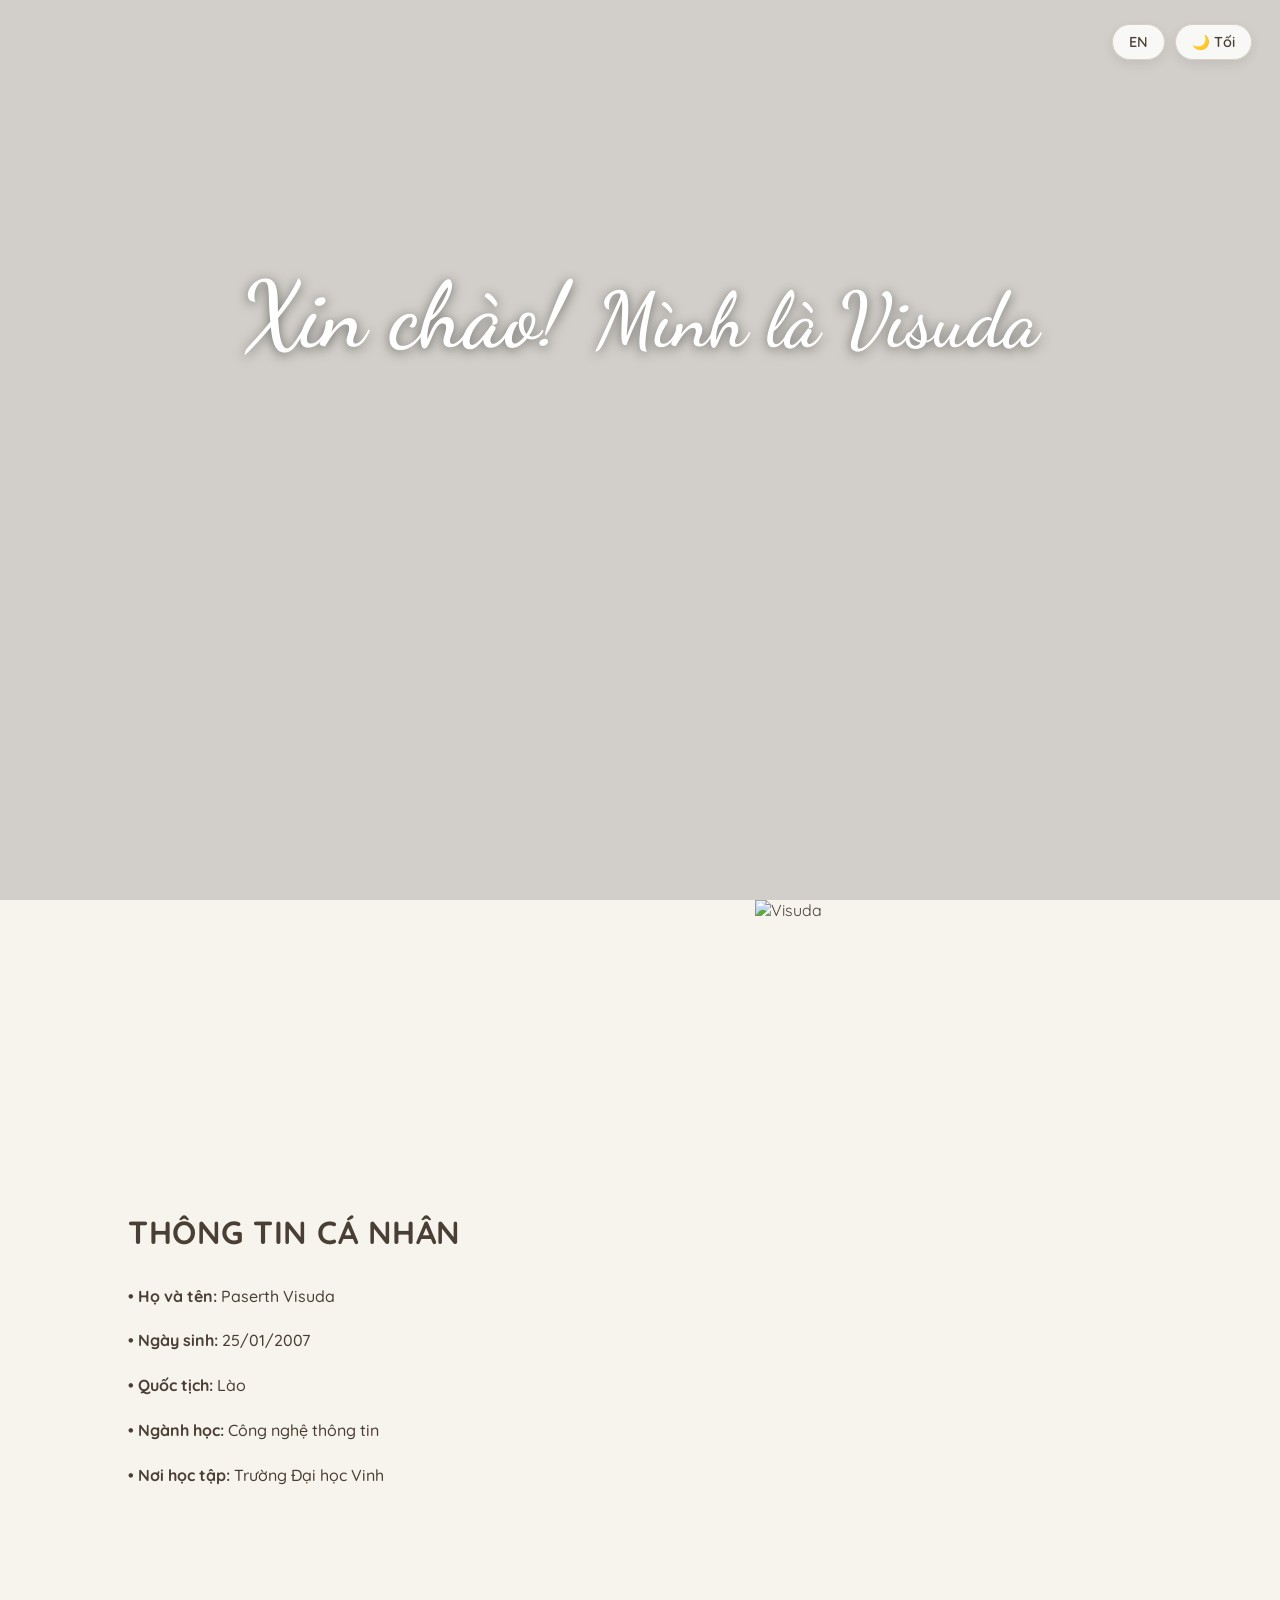
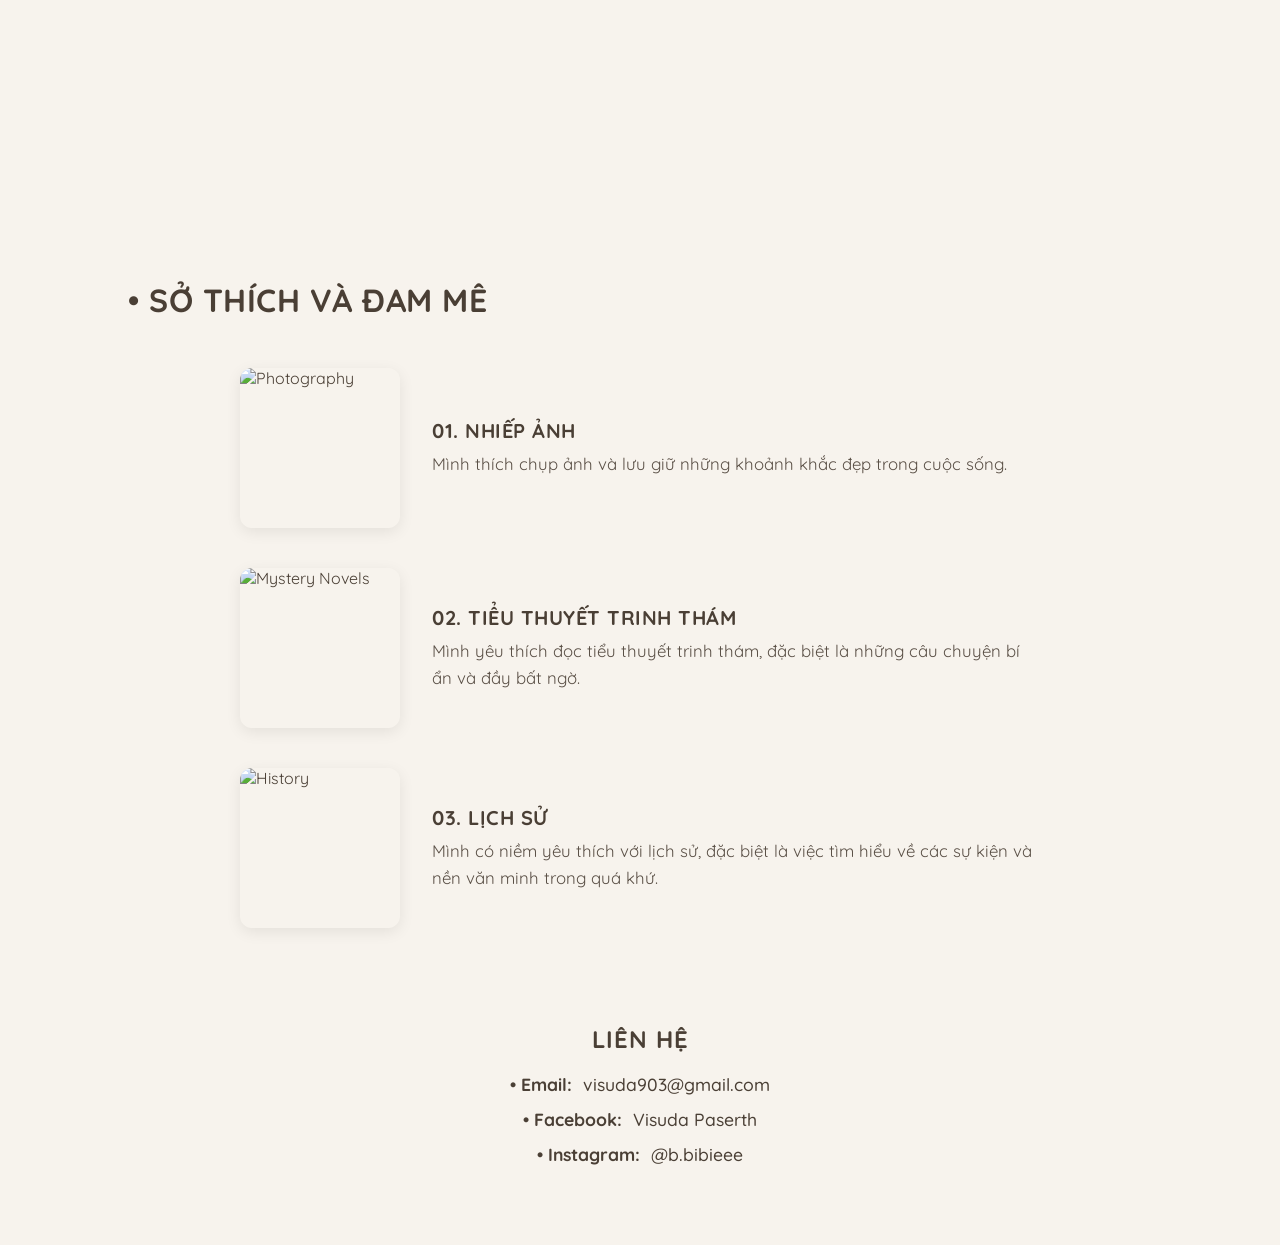
==== index.html @ 3feb8b6c "Rename code.html to index.html" ====
<!DOCTYPE html>
<html lang="vi">
<head>
    <meta charset="UTF-8">
    <meta name="viewport" content="width=device-width, initial-scale=1.0">
    <title>Visuda</title>
    <link rel="stylesheet" href="code.css">
</head>
<body>

    <input type="checkbox" id="dark-toggle" class="hidden-toggle">
    <input type="checkbox" id="lang-toggle" class="hidden-toggle">

    <div class="page-wrapper">
        
        <div class="top-right-controls">
            <label for="lang-toggle" class="control-btn">
                <span class="lang-vi">EN</span>
                <span class="lang-en">VI</span>
            </label>

            <label for="dark-toggle" class="control-btn">
                <span class="theme-label-dark">🌙 <span class="lang-vi">Tối</span><span class="lang-en">Dark</span></span>
                <span class="theme-label-light">☀️ <span class="lang-vi">Sáng</span><span class="lang-en">Light</span></span>
            </label>
        </div>

        <section class="hero-section">
            <div class="hero-overlay"></div>
            <div class="hero-text">
                <h1>
                    <span class="lang-vi">
                        <span class="greeting-big">Xin chào!</span> Mình là Visuda
                    </span>
                    <span class="lang-en">
                        <span class="greeting-big">Hello!</span> I'm Visuda
                    </span>
                </h1>
            </div>
        </section>

        <section class="about-section">
            <div class="about-left">
                <h2>
                    <span class="lang-vi">THÔNG TIN CÁ NHÂN</span>
                    <span class="lang-en">PERSONAL INFORMATION</span>
                </h2>

                <ul class="info-list">
                    <li>
                        <span class="lang-vi"><span class="label-title">• Họ và tên:</span> Paserth Visuda</span>
                        <span class="lang-en"><span class="label-title">• Full Name:</span> Paserth Visuda</span>
                    </li>
                    <li>
                        <span class="lang-vi"><span class="label-title">• Ngày sinh:</span> 25/01/2007</span>
                        <span class="lang-en"><span class="label-title">• Date of Birth:</span> 25/01/2007</span>
                    </li>
                    <li>
                        <span class="lang-vi"><span class="label-title">• Quốc tịch:</span> Lào</span>
                        <span class="lang-en"><span class="label-title">• Nationality:</span> Lao</span>
                    </li>
                    <li>
                        <span class="lang-vi"><span class="label-title">• Ngành học:</span> Công nghệ thông tin</span>
                        <span class="lang-en"><span class="label-title">• Major:</span> Information Technology (IT)</span>
                    </li>
                    <li>
                        <span class="lang-vi"><span class="label-title">• Nơi học tập:</span> Trường Đại học Vinh</span>
                        <span class="lang-en"><span class="label-title">• University:</span> Vinh University</span>
                    </li>
                </ul>
            </div>

            <div class="about-right">
                <img src="00/003.jpg" alt="Visuda">
            </div>
        </section>

        <section class="hobbies-section">
            <h2 class="section-title">
                <span class="lang-vi">• SỞ THÍCH VÀ ĐAM MÊ</span>
                <span class="lang-en">• HOBBIES & PASSIONS</span>
            </h2>

            <div class="hobbies-grid">
                <div class="hobby-card">
                    <img src="00/005.jpg" alt="Photography" class="hobby-img">
                    <div class="hobby-content">
                        <h3>
                            <span class="lang-vi">01. NHIẾP ẢNH</span>
                            <span class="lang-en">01. PHOTOGRAPHY</span>
                        </h3>
                        <p>
                            <span class="lang-vi">Mình thích chụp ảnh và lưu giữ những khoảnh khắc đẹp trong cuộc sống.</span>
                            <span class="lang-en">I enjoy taking photos and capturing beautiful moments in life.</span>
                        </p>
                    </div>
                </div>

                <div class="hobby-card">
                    <img src="00/007.jpg" alt="Mystery Novels" class="hobby-img">
                    <div class="hobby-content">
                        <h3>
                            <span class="lang-vi">02. TIỂU THUYẾT TRINH THÁM</span>
                            <span class="lang-en">02. MYSTERY NOVELS</span>
                        </h3>
                        <p>
                            <span class="lang-vi">Mình yêu thích đọc tiểu thuyết trinh thám, đặc biệt là những câu chuyện bí ẩn và đầy bất ngờ.</span>
                            <span class="lang-en">I enjoy reading detective novels, especially stories with mysteries and unexpected twists.</span>
                        </p>
                    </div>
                </div>

                <div class="hobby-card">
                    <img src="00/008.jpg" alt="History" class="hobby-img">
                    <div class="hobby-content">
                        <h3>
                            <span class="lang-vi">03. LỊCH SỬ</span>
                            <span class="lang-en">03. HISTORY</span>
                        </h3>
                        <p>
                            <span class="lang-vi">Mình có niềm yêu thích với lịch sử, đặc biệt là việc tìm hiểu về các sự kiện và nền văn minh trong quá khứ.</span>
                            <span class="lang-en">I am interested in history, especially learning about historical events and past civilizations.</span>
                        </p>
                    </div>
                </div>
            </div>

            <div class="contact-container">
                <h3>
                    <span class="lang-vi">LIÊN HỆ</span>
                    <span class="lang-en">CONTACT</span>
                </h3>
                <ul class="contact-list">
                    <li>
                        <span class="lang-vi"><span class="contact-label">• Email:</span> visuda903@gmail.com</span>
                        <span class="lang-en"><span class="contact-label">• Email:</span> visuda903@gmail.com</span>
                    </li>
                    <li>
                        <span class="lang-vi"><span class="contact-label">• Facebook:</span> Visuda Paserth</span>
                        <span class="lang-en"><span class="contact-label">• Facebook:</span> Visuda Paserth</span>
                    </li>
                    <li>
                        <span class="lang-vi"><span class="contact-label">• Instagram:</span> @b.bibieee</span>
                        <span class="lang-en"><span class="contact-label">• Instagram:</span> @b.bibieee</span>
                    </li>
                </ul>
            </div>
        </section>

    </div>

</body>
</html>
---- code.css ----
@import url('https://fonts.googleapis.com/css2?family=Dancing+Script:wght@500;600&family=Quicksand:wght@400;500;600;700&display=swap');

:root {
    --bg-color: #f7f3ed;
    --text-color: #4a3f35;
    --btn-bg: rgba(255, 255, 255, 0.85);
    --btn-border: #d8cfc4;
}

/* Dark Mode */
#dark-toggle:checked ~ .page-wrapper {
    --bg-color: #343A46;
    --text-color: #ece6df;
    --btn-bg: rgba(35, 32, 30, 0.85);
    --btn-border: #4a433d;
}

.hidden-toggle {
    display: none;
}

* {
    box-sizing: border-box;
    margin: 0;
    padding: 0;
}

html {
    scroll-behavior: smooth; 
}

body {
    font-family: 'Quicksand', sans-serif;
    overflow-x: hidden;
}

.page-wrapper {
    background-color: var(--bg-color);
    color: var(--text-color);
    transition: background-color 0.4s ease, color 0.4s ease;
    position: relative;
}

.top-right-controls {
    position: fixed;
    top: 24px;
    right: 28px;
    z-index: 100;
    display: flex;
    gap: 10px;
}

.control-btn {
    background-color: var(--btn-bg);
    color: var(--text-color);
    border: 1px solid var(--btn-border);
    backdrop-filter: blur(8px);
    padding: 8px 16px;
    border-radius: 30px;
    font-size: 0.9rem;
    font-weight: 600;
    cursor: pointer;
    box-shadow: 0 4px 12px rgba(0, 0, 0, 0.08);
    transition: all 0.25s ease;
    user-select: none;
}

.control-btn:hover {
    transform: translateY(-2px);
}

.lang-en { display: none; }
.lang-vi { display: inline; }

#lang-toggle:checked ~ .page-wrapper .lang-vi { display: none; }
#lang-toggle:checked ~ .page-wrapper .lang-en { display: inline; }

.theme-label-light { display: none; }
.theme-label-dark { display: inline; }

#dark-toggle:checked ~ .page-wrapper .theme-label-dark { display: none; }
#dark-toggle:checked ~ .page-wrapper .theme-label-light { display: inline; }

.hero-section {
    position: relative;
    width: 100vw;
    height: 100vh; 
    background-image: url('00/001.jpg');
    background-size: cover;
    background-position: center;
    display: flex;
    justify-content: center;
    align-items: center;
}

.hero-overlay {
    position: absolute;
    inset: 0;
    background-color: rgba(0, 0, 0, 0.15);
}

.hero-text {
    position: relative;
    z-index: 2;
    text-align: center;
    transform: translateY(-15vh);
    padding: 0 20px;
}

.hero-text h1 {
    font-family: 'Dancing Script', cursive;
    font-weight: 600;
    font-size: clamp(2.8rem, 6vw, 5rem);
    color: #ffffff;
    text-shadow: 0 2px 12px rgba(0, 0, 0, 0.5);
}

.greeting-big {
    font-size: 1.2em;
    margin-right: 10px;
}

.about-section {
    display: flex;
    width: 100vw;
    min-height: 100vh;
}

.about-left {
    flex: 1;
    display: flex;
    flex-direction: column;
    justify-content: center;
    padding: 4rem 8% 4rem 10%;
}

.about-left h2 {
    font-size: clamp(1.8rem, 2.5vw, 2.3rem);
    font-weight: 700;
    margin-bottom: 2rem;
    letter-spacing: 0.5px;
}

.info-list {
    list-style: none;
    display: flex;
    flex-direction: column;
    gap: 1.2rem;
}

.info-list li {
    font-size: clamp(1rem, 1.2vw, 1.25rem);
    font-weight: 500;
    line-height: 1.6;
}

.label-title {
    font-weight: 700;
}

.about-right {
    flex: 1;
    min-height: 100vh;
}

.about-right img {
    width: 100%;
    height: 100%;
    object-fit: cover;
    object-position: center;
    display: block;
}

.hobbies-section {
    width: 100vw;
    min-height: 100vh;
    display: flex;
    flex-direction: column;
    justify-content: center;
    align-items: center;
    padding: 5rem 10%;
}

.section-title {
    font-size: clamp(1.8rem, 2.5vw, 2.3rem);
    font-weight: 700;
    margin-bottom: 3rem;
    align-self: flex-start;
    letter-spacing: 0.5px;
}

.hobbies-grid {
    display: flex;
    flex-direction: column;
    gap: 2.5rem;
    width: 100%;
    max-width: 800px;
    margin-bottom: 4rem;
}

.hobby-card {
    display: flex;
    align-items: center;
    gap: 2rem;
}

.hobby-img {
    width: 160px;
    height: 160px;
    border-radius: 12px;
    object-fit: cover;
    flex-shrink: 0;
    box-shadow: 0 4px 15px rgba(0, 0, 0, 0.08);
}

.hobby-content h3 {
    font-size: 1.25rem;
    font-weight: 700;
    margin-bottom: 0.5rem;
    letter-spacing: 0.5px;
}

.hobby-content p {
    font-size: 1.05rem;
    line-height: 1.6;
    opacity: 0.9;
}

.contact-container {
    text-align: center;
    margin-top: 2rem;
}

.contact-container h3 {
    font-size: 1.5rem;
    font-weight: 700;
    margin-bottom: 1.2rem;
    letter-spacing: 1px;
}

.contact-list {
    list-style: none;
    display: flex;
    flex-direction: column;
    gap: 0.8rem;
    font-size: 1.1rem;
    font-weight: 500;
}

.contact-list li span.contact-label {
    font-weight: 700;
    margin-right: 6px;
}

@media (max-width: 768px) {
    .hobby-card {
        flex-direction: column;
        align-items: flex-start;
        gap: 1rem;
    }
    .hobby-img {
        width: 100%;
        height: 200px;
    }
}
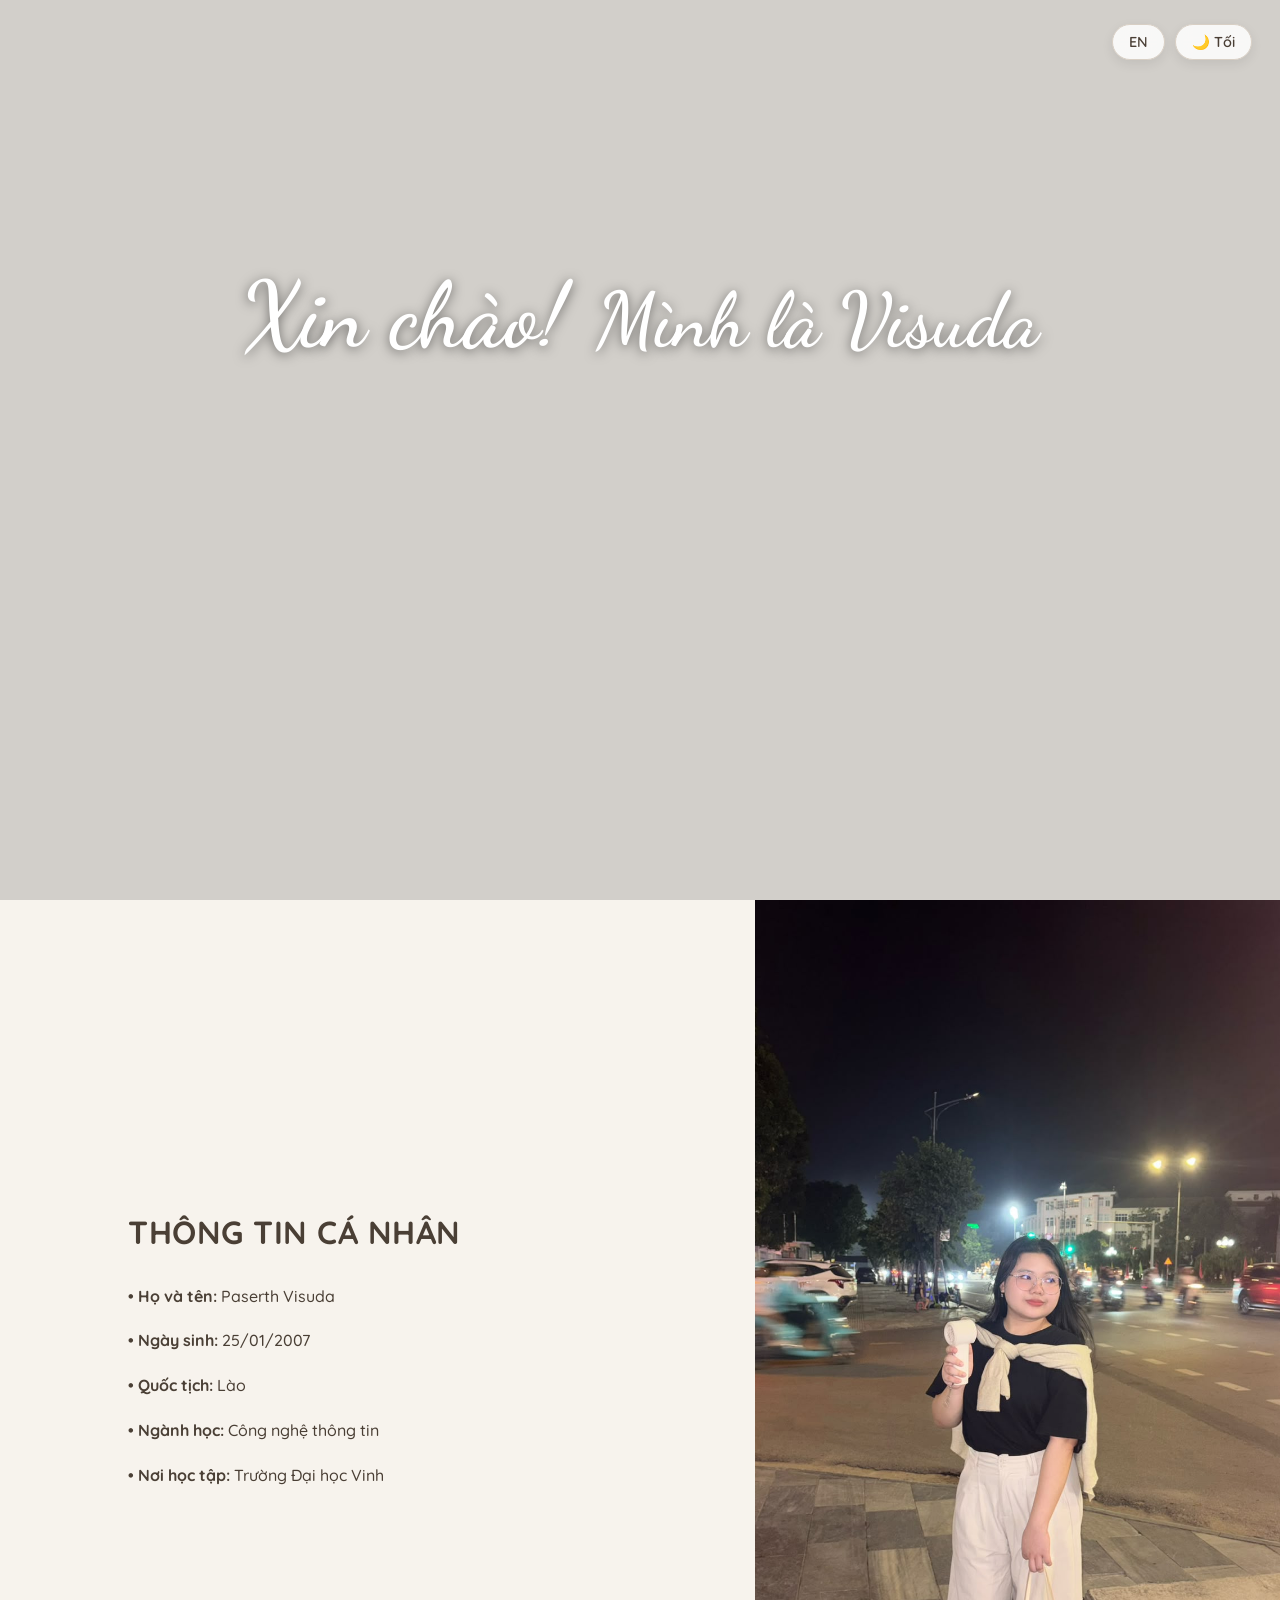
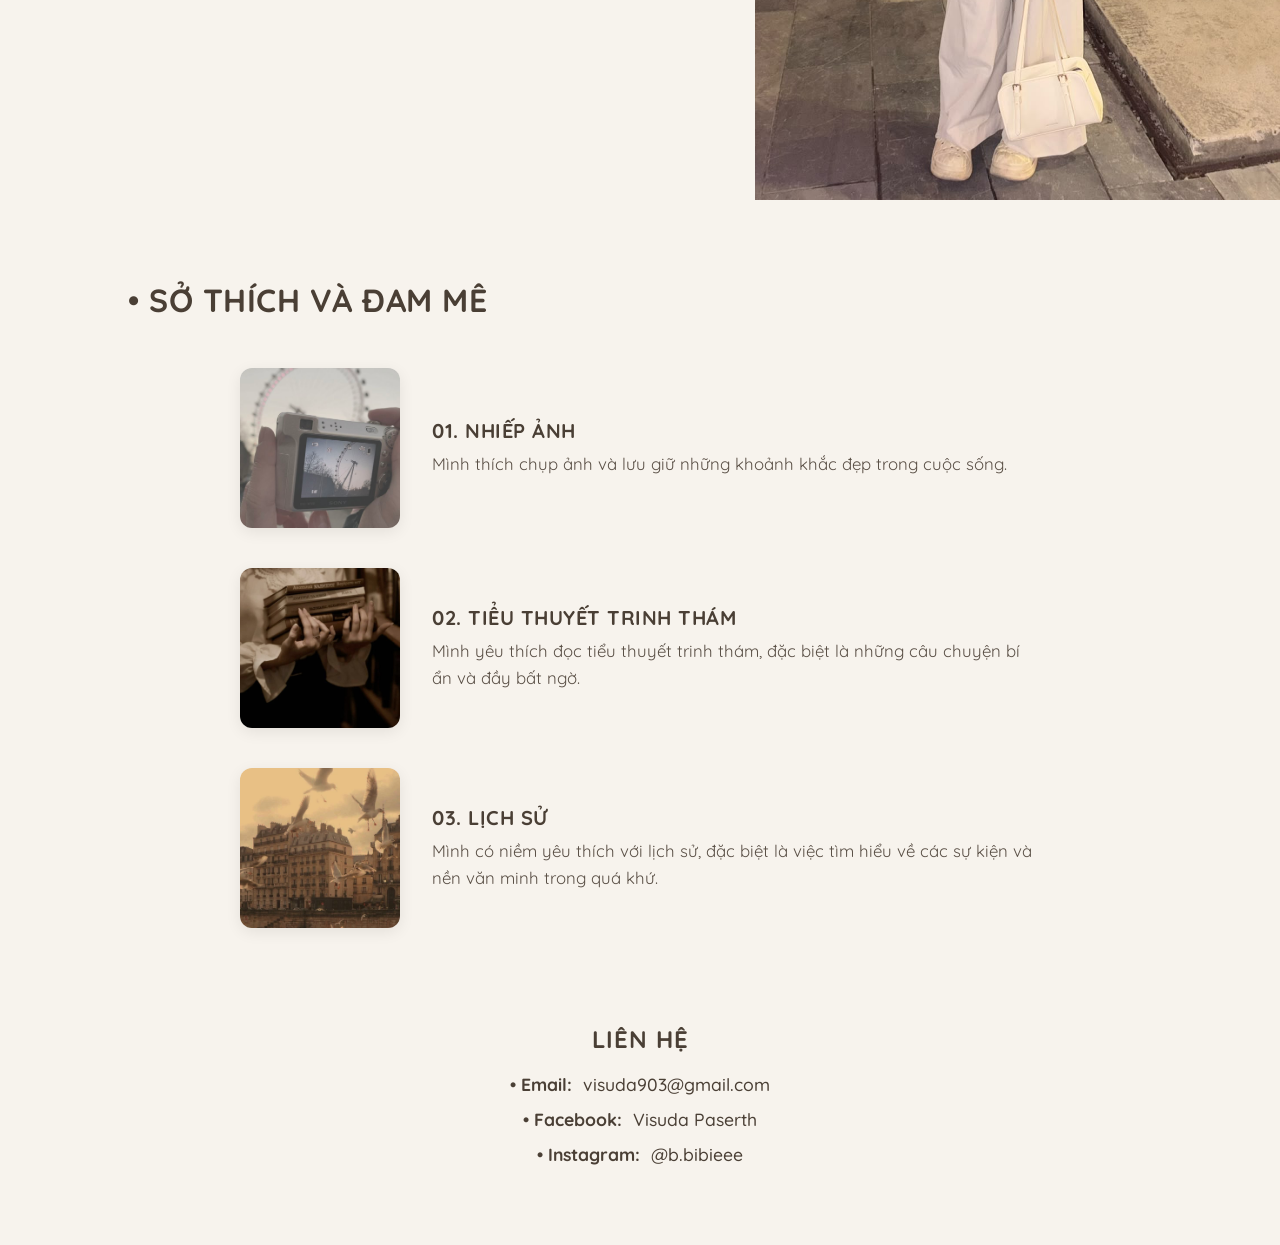
==== commit 07bd51e8: "Update index.html" ====
--- a/index.html
+++ b/index.html
@@ -71,7 +71,7 @@
             </div>
 
             <div class="about-right">
-                <img src="00/003.jpg" alt="Visuda">
+                <img src="003.jpg" alt="Visuda">
             </div>
         </section>
 
@@ -83,7 +83,7 @@
 
             <div class="hobbies-grid">
                 <div class="hobby-card">
-                    <img src="00/005.jpg" alt="Photography" class="hobby-img">
+                    <img src="005.jpg" alt="Photography" class="hobby-img">
                     <div class="hobby-content">
                         <h3>
                             <span class="lang-vi">01. NHIẾP ẢNH</span>
@@ -97,7 +97,7 @@
                 </div>
 
                 <div class="hobby-card">
-                    <img src="00/007.jpg" alt="Mystery Novels" class="hobby-img">
+                    <img src="007.jpg" alt="Mystery Novels" class="hobby-img">
                     <div class="hobby-content">
                         <h3>
                             <span class="lang-vi">02. TIỂU THUYẾT TRINH THÁM</span>
@@ -111,7 +111,7 @@
                 </div>
 
                 <div class="hobby-card">
-                    <img src="00/008.jpg" alt="History" class="hobby-img">
+                    <img src="008.jpg" alt="History" class="hobby-img">
                     <div class="hobby-content">
                         <h3>
                             <span class="lang-vi">03. LỊCH SỬ</span>
